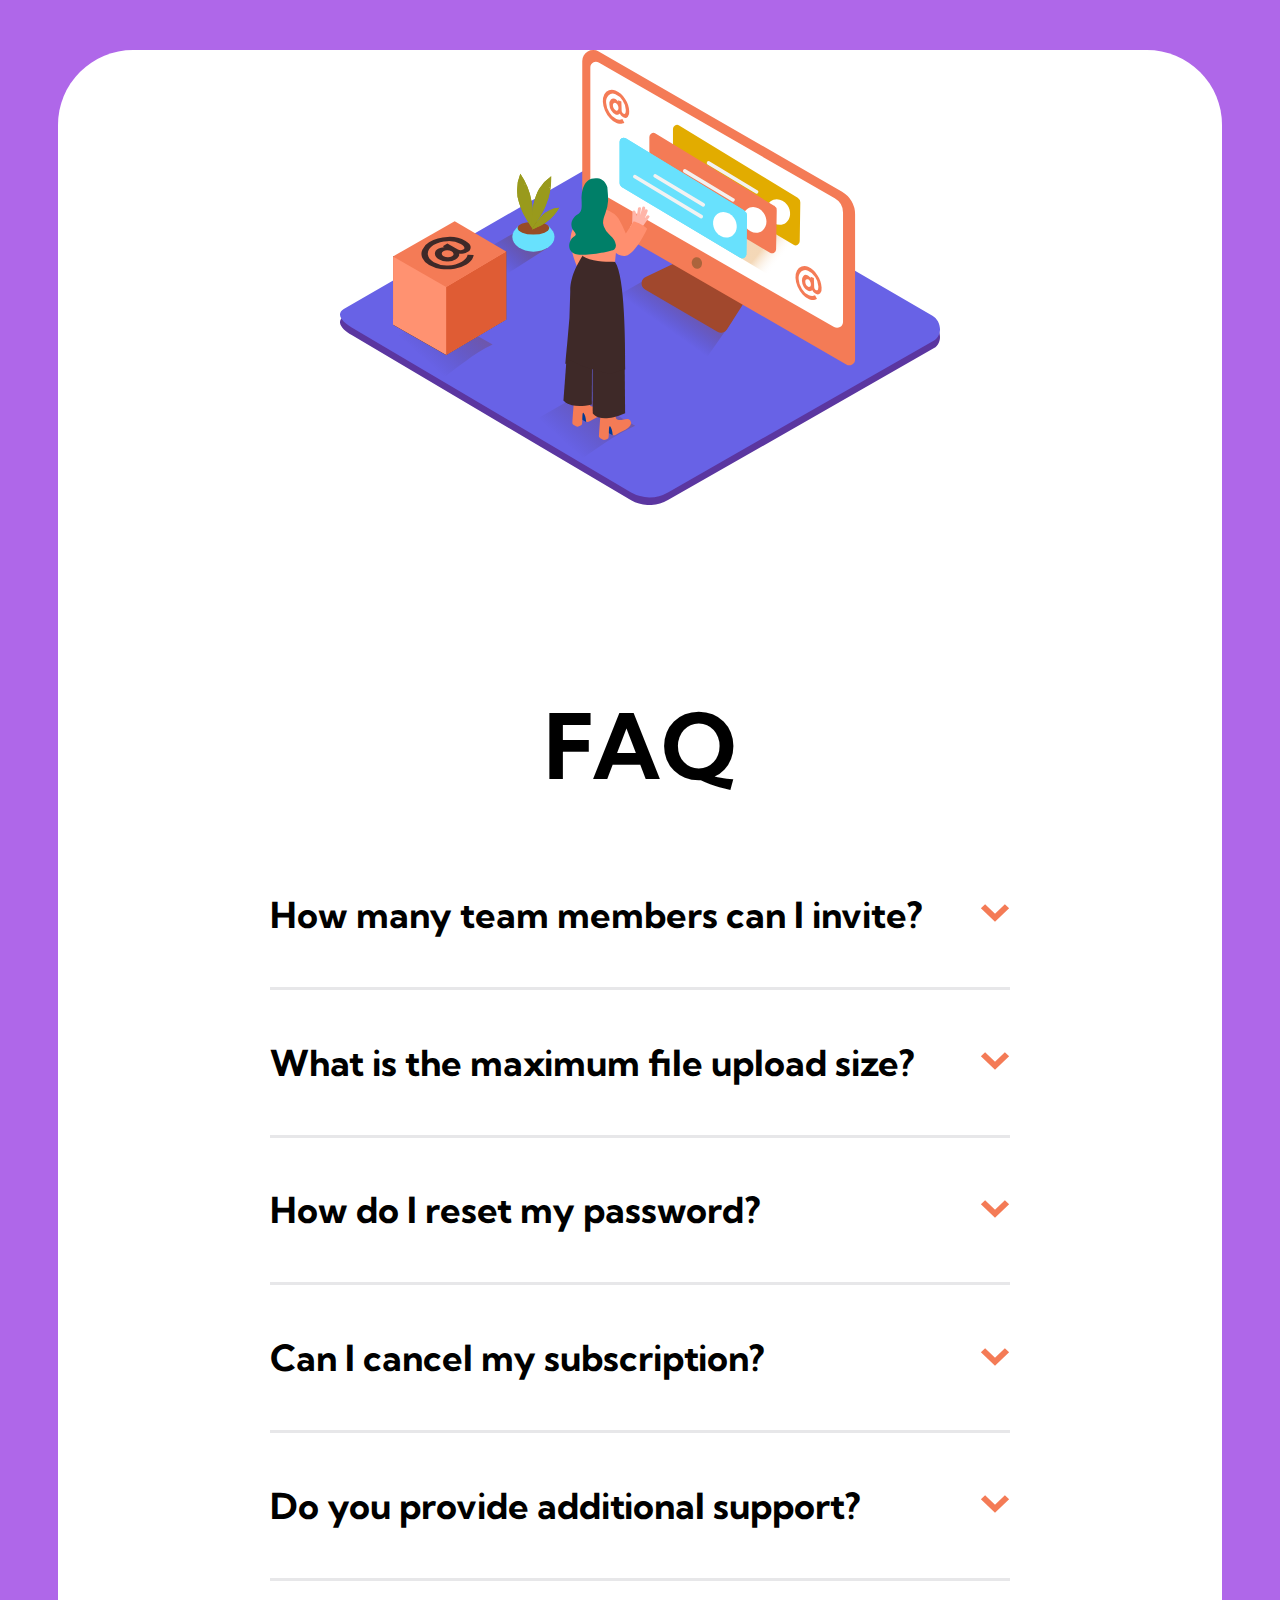
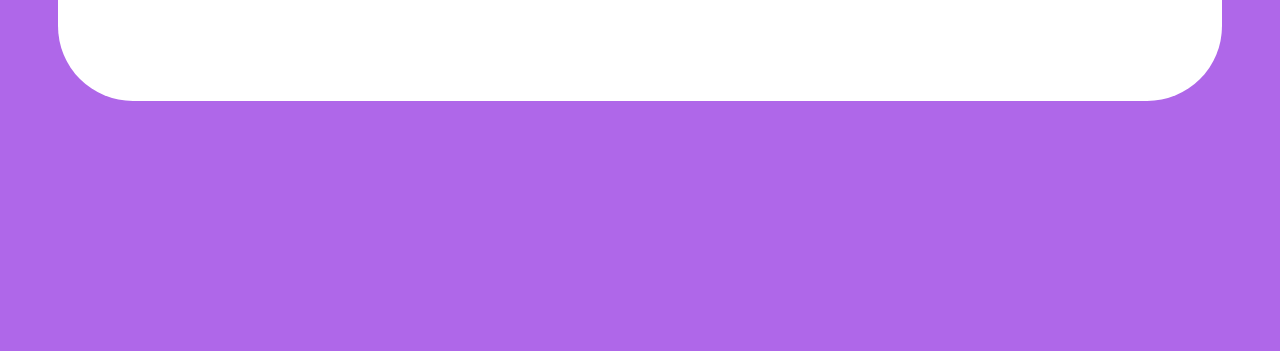
==== FAQ Accordion card/index.html @ b4c8875b "Start of the Faq Accordion project" ====
<!DOCTYPE html>
<html>
    <head>
        <link rel="stylesheet" href="styles.css">
        <link rel="preconnect" href="https://fonts.googleapis.com">
        <link rel="preconnect" href="https://fonts.gstatic.com" crossorigin>
        <link href="https://fonts.googleapis.com/css2?family=Kumbh+Sans&family=Roboto+Slab&display=swap" rel="stylesheet">
    </head>

    <body>
    <section id="card">
        <section id="image"> 
            <img src="img/illustration-woman-online-mobile.svg">
        </section>
        <section id="content"> 
            <h1>FAQ</h1>
            <article class="accordion">
                <h2>How many team members can I invite?</h2>
                <img src="img/icon-arrow-down.svg">
                <!--<div class="accordion-hidden">
                    <p>No more than 2GB. All files in your account must fit your allotted storage space.</p>
                </div>-->
            </article>
            <article class="accordion">
                <h2>What is the maximum file upload size?</h2>
                <img src="img/icon-arrow-down.svg">
                <!--<div class="accordion-hidden">
                    <p>No more than 2GB. All files in your account must fit your allotted storage space.</p>
                </div>-->
            </article>
            <article class="accordion">
                <h2>How do I reset my password?</h2>
                <img src="img/icon-arrow-down.svg">
                <!--<div class="accordion-hidden">
                    <p>No more than 2GB. All files in your account must fit your allotted storage space.</p>
                </div>-->
            </article>
            <article class="accordion">
                <h2>Can I cancel my subscription?</h2>
                <img src="img/icon-arrow-down.svg">
                <!--<div class="accordion-hidden">
                    <p>No more than 2GB. All files in your account must fit your allotted storage space.</p>
                </div>-->
            </article>
            <article class="accordion">
                <h2>Do you provide additional support?</h2>
                <img src="img/icon-arrow-down.svg">
                <!--<div class="accordion-hidden">
                    <p>No more than 2GB. All files in your account must fit your allotted storage space.</p>
                </div>-->
            </article>
        </section>
    </section>
    </body>
</html>
---- FAQ Accordion card/styles.css ----
.accordion {
    align-items: center;
    border-bottom: solid hsl(240, 5%, 91%) 3px;
    display: flex;
    flex-direction: row;
    justify-content: space-between;
    padding: 20px 0;
}
.accordion img {
    width: 30px;
    height: 20px;
}
body {
    background: hsl(273, 75%, 66%);
    font-family: 'Kumbh Sans', sans-serif;
}
#content {
    width: 740px;
}
#card {
    align-items: center;
    background: #fff;
    border-radius: 75px;
    display: flex;
    flex-direction: column;
    margin: 50px 50px 250px 50px;
    padding: 0 0 120px 0;
}
h1 {
    font-size: 90px;
    margin: 40px;
    text-align: center;
}
h2 {
    font-size: 36px;
}
#image {
    width: 600px;
    height: 600px;
}
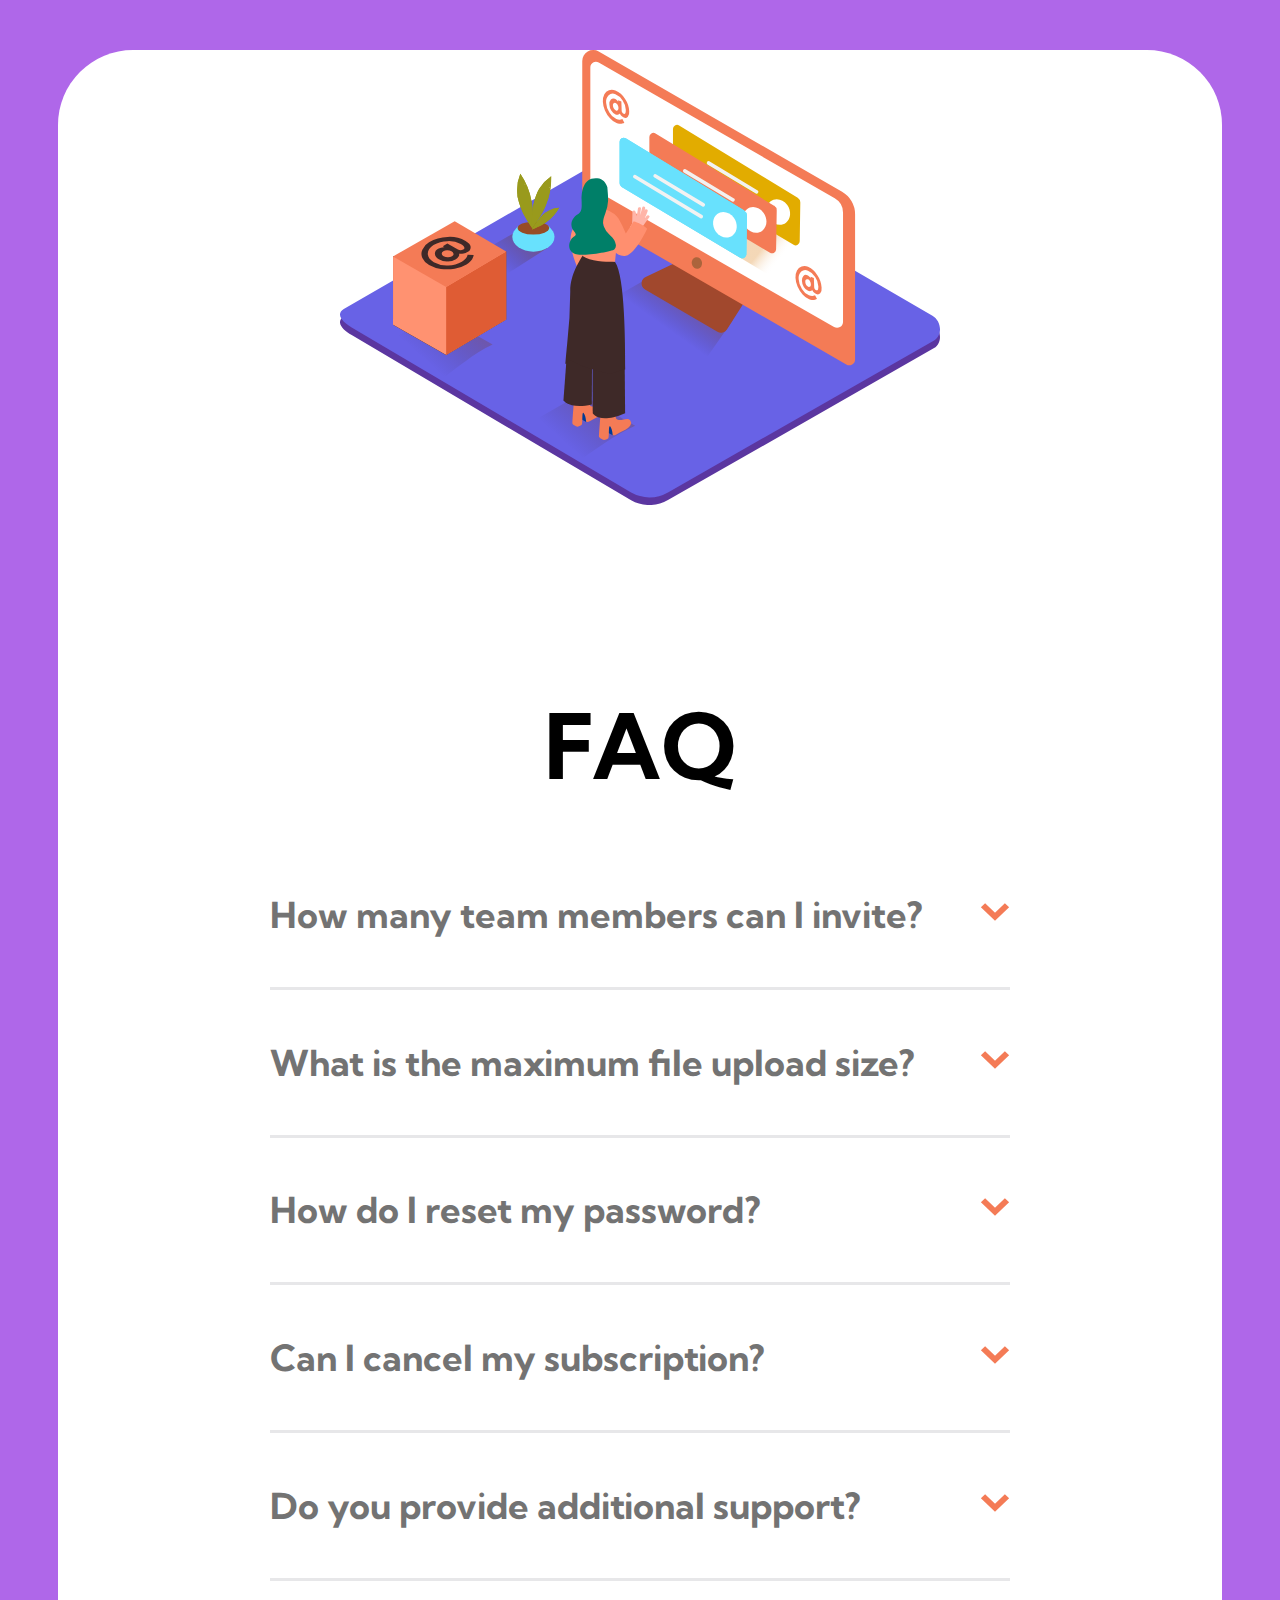
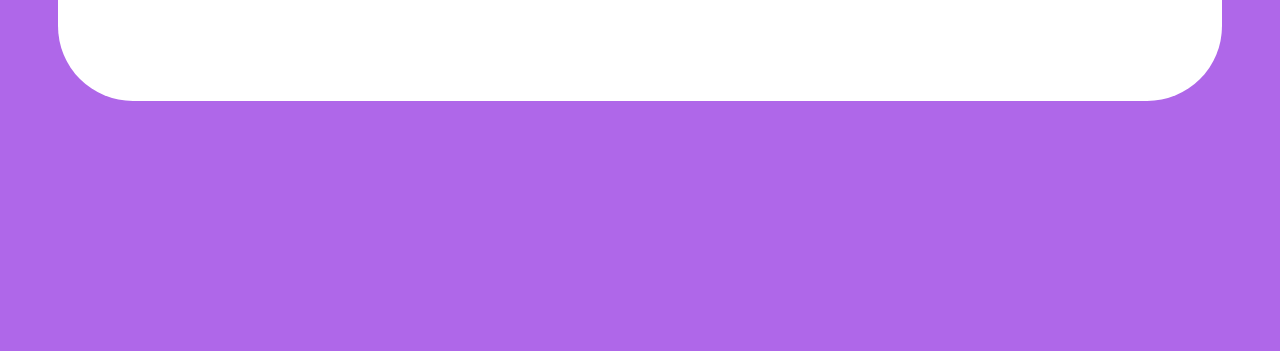
==== commit 5b77fe7f: "Added Javascript (Not good enough)" ====
--- a/FAQ Accordion card/index.html
+++ b/FAQ Accordion card/index.html
@@ -15,41 +15,53 @@
         <section id="content"> 
             <h1>FAQ</h1>
             <article class="accordion">
+            <div class="accordion-top">
                 <h2>How many team members can I invite?</h2>
-                <img src="img/icon-arrow-down.svg">
-                <!--<div class="accordion-hidden">
+                <button class="reveal-btn arrow"><img src="img/icon-arrow-down.svg"></button>
+            </div>    
+                <div class="accordion-hidden">
                     <p>No more than 2GB. All files in your account must fit your allotted storage space.</p>
-                </div>-->
+                </div>
+            </article>
+
+            <article class="accordion">
+            <div class="accordion-top">
+                <h2>What is the maximum file upload size?</h2>
+                <button class="arrow reveal-btn"><img src="img/icon-arrow-down.svg"></button>
+            </div>
+                <div class="accordion-hidden">
+                    <p>No more than 2GB. All files in your account must fit your allotted storage space.</p>
+                </div>
             </article>
             <article class="accordion">
-                <h2>What is the maximum file upload size?</h2>
-                <img src="img/icon-arrow-down.svg">
-                <!--<div class="accordion-hidden">
+            <div class="accordion-top">
+                <h2>How do I reset my password?</h2>
+                <button class="arrow reveal-btn"><img src="img/icon-arrow-down.svg"></button>
+            </div>
+                <div class="accordion-hidden">
                     <p>No more than 2GB. All files in your account must fit your allotted storage space.</p>
-                </div>-->
+                </div>
             </article>
             <article class="accordion">
-                <h2>How do I reset my password?</h2>
-                <img src="img/icon-arrow-down.svg">
-                <!--<div class="accordion-hidden">
+            <div class="accordion-top">
+                <h2>Can I cancel my subscription?</h2>
+                <button class="arrow reveal-btn"><img src="img/icon-arrow-down.svg"></button>
+            </div>
+                <div class="accordion-hidden">
                     <p>No more than 2GB. All files in your account must fit your allotted storage space.</p>
-                </div>-->
+                </div>
             </article>
             <article class="accordion">
-                <h2>Can I cancel my subscription?</h2>
-                <img src="img/icon-arrow-down.svg">
-                <!--<div class="accordion-hidden">
+            <div class="accordion-top">
+                <h2>Do you provide additional support?</h2>
+                <button class="arrow reveal-btn"><img src="img/icon-arrow-down.svg"></button>
+            </div>
+                <div class="accordion-hidden">
                     <p>No more than 2GB. All files in your account must fit your allotted storage space.</p>
-                </div>-->
-            </article>
-            <article class="accordion">
-                <h2>Do you provide additional support?</h2>
-                <img src="img/icon-arrow-down.svg">
-                <!--<div class="accordion-hidden">
-                    <p>No more than 2GB. All files in your account must fit your allotted storage space.</p>
-                </div>-->
+                </div>
             </article>
         </section>
     </section>
+    <script src="faq.js"></script>
     </body>
 </html>--- a/FAQ Accordion card/styles.css
+++ b/FAQ Accordion card/styles.css
@@ -1,15 +1,30 @@
 .accordion {
-    align-items: center;
     border-bottom: solid hsl(240, 5%, 91%) 3px;
     display: flex;
-    flex-direction: row;
-    justify-content: space-between;
+    flex-direction: column;
     padding: 20px 0;
+}
+.accordion-hidden {
+    display: none;
+}
+.accordion-hidden.reveal-btn {
+    display: block;
 }
 .accordion img {
     width: 30px;
     height: 20px;
 }
+.accordion-top {
+    align-items: center;
+    display: flex;
+    flex-direction: row;
+    justify-content: space-between;
+}
+.arrow {
+    background-color: unset;
+    border: none;
+    padding: 0;
+} 
 body {
     background: hsl(273, 75%, 66%);
     font-family: 'Kumbh Sans', sans-serif;
@@ -32,9 +47,13 @@
     text-align: center;
 }
 h2 {
+    color: rgb(115, 115, 115);
     font-size: 36px;
 }
 #image {
     width: 600px;
     height: 600px;
 }
+p {
+    color: rgb(115, 115, 115);
+}
